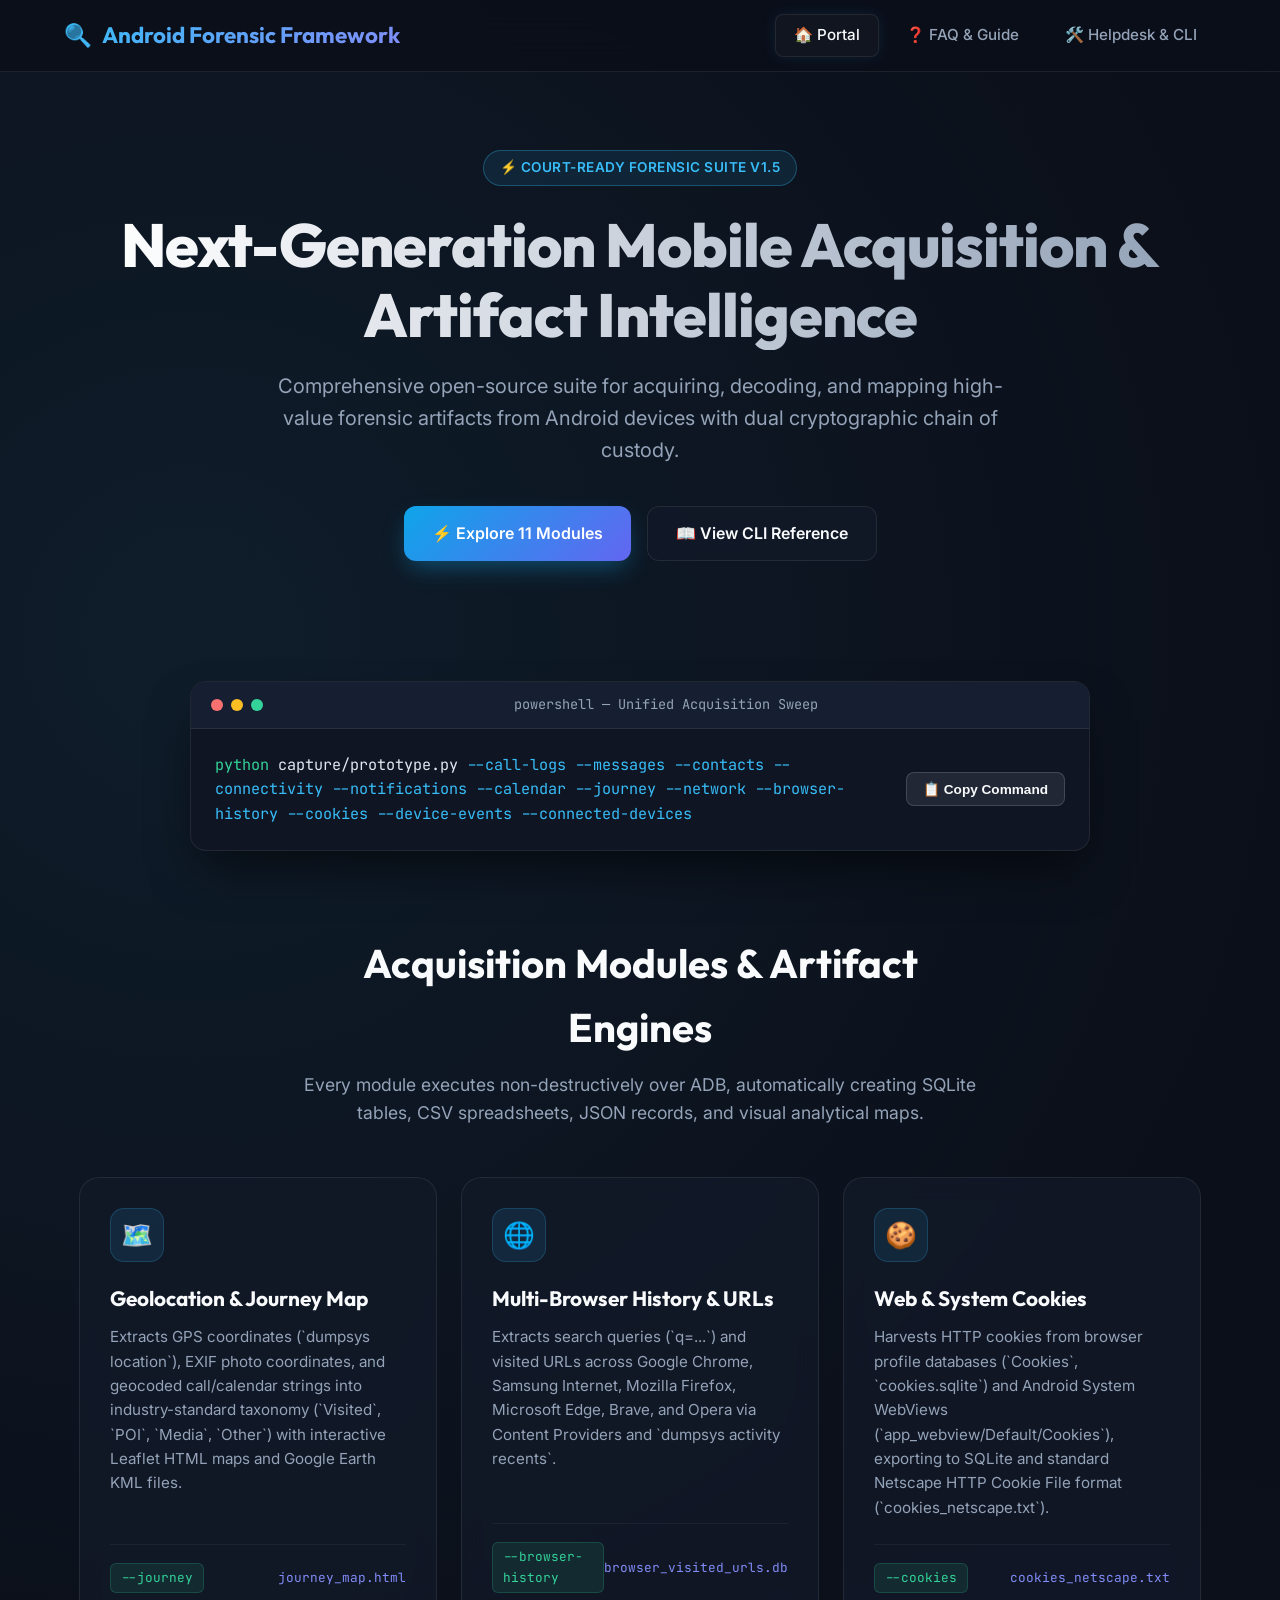
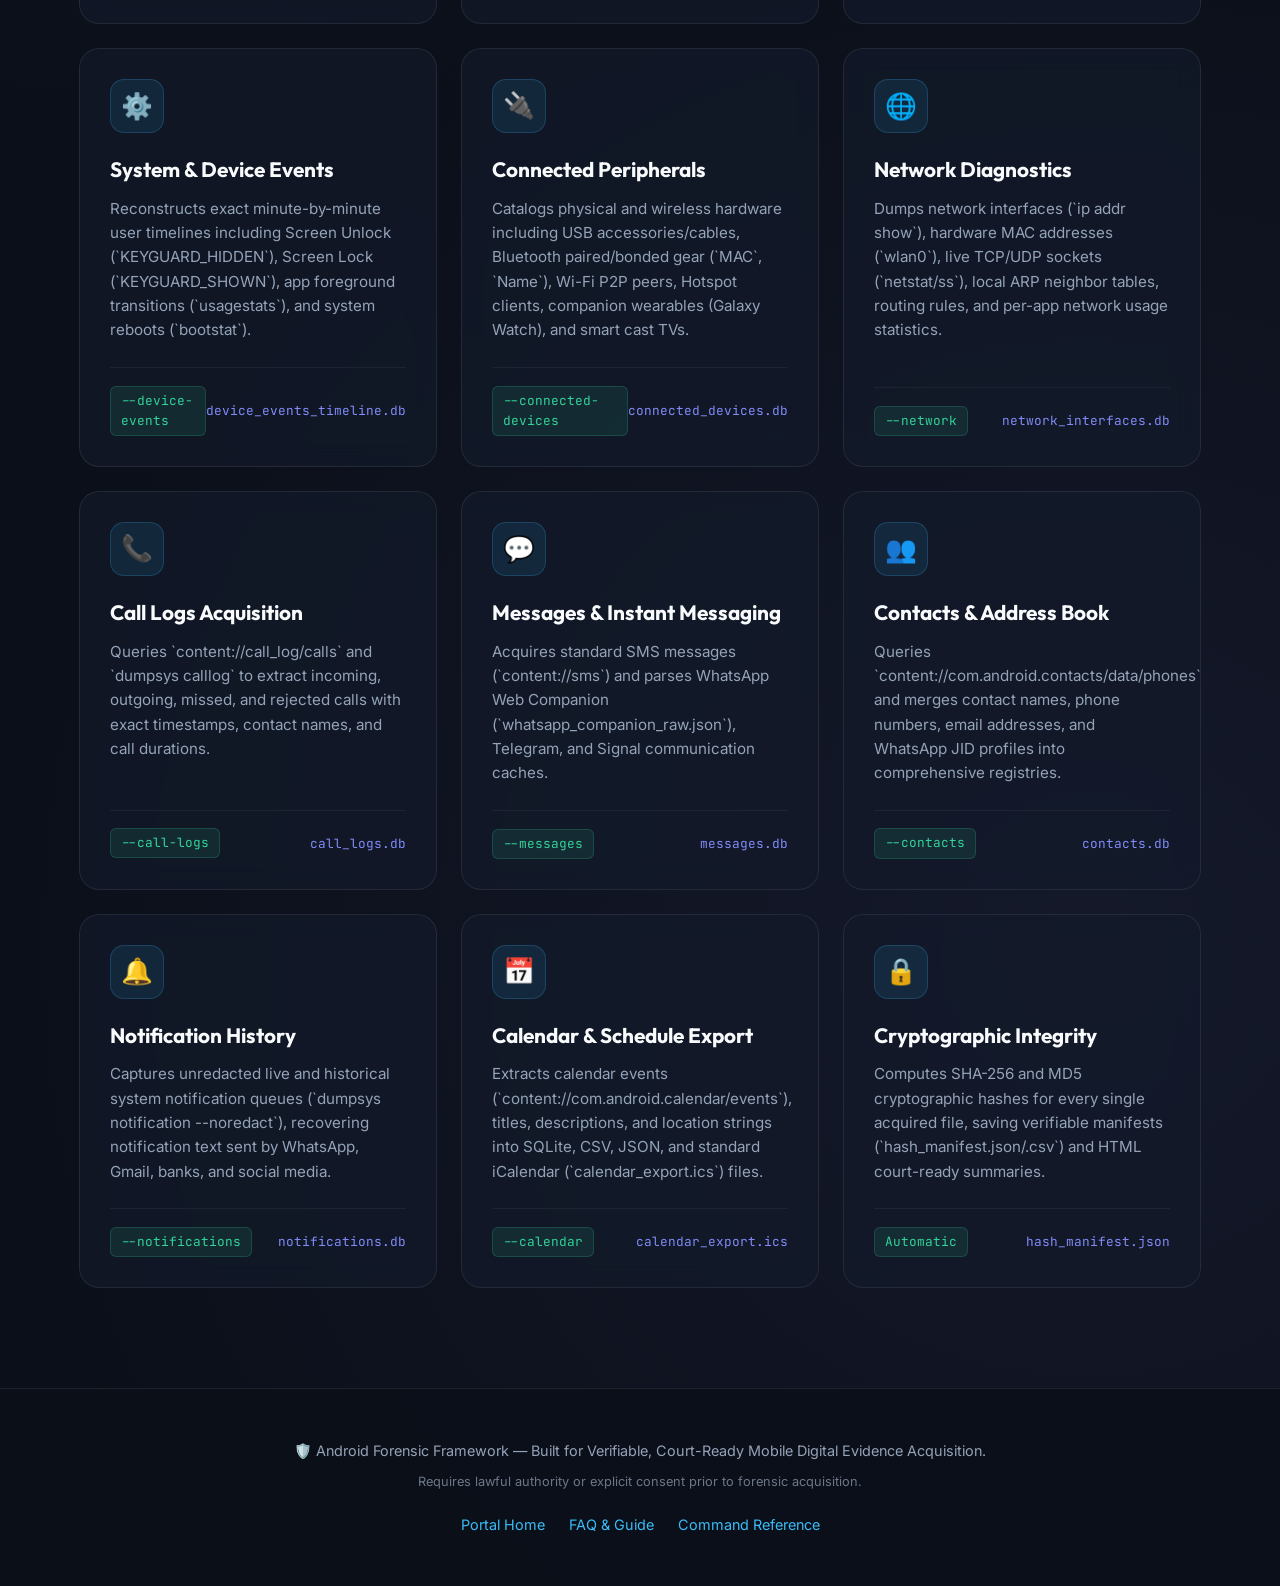
==== capture/docs/index.html @ 3d1804c4 "prototype" ====
<!DOCTYPE html>
<html lang="en">
<head>
    <meta charset="UTF-8">
    <meta name="viewport" content="width=device-width, initial-scale=1.0">
    <title>Android Forensic Framework │ Documentation Portal</title>
    <link rel="preconnect" href="https://fonts.googleapis.com">
    <link rel="preconnect" href="https://fonts.gstatic.com" crossorigin>
    <link href="https://fonts.googleapis.com/css2?family=Inter:wght@300;400;500;600;700&family=JetBrains+Mono:wght@400;500;600&family=Outfit:wght@500;600;700;800&display=swap" rel="stylesheet">
    <style>
        :root {
            --bg-main: #0b0f19;
            --bg-card: rgba(19, 26, 42, 0.7);
            --bg-glass: rgba(255, 255, 255, 0.03);
            --border-glass: rgba(255, 255, 255, 0.08);
            --accent-cyan: #38bdf8;
            --accent-indigo: #818cf8;
            --accent-emerald: #34d399;
            --accent-rose: #f43f5e;
            --accent-amber: #fbbf24;
            --text-main: #f8fafc;
            --text-muted: #94a3b8;
        }

        * {
            box-sizing: border-box;
            margin: 0;
            padding: 0;
        }

        body {
            font-family: 'Inter', -apple-system, BlinkMacSystemFont, sans-serif;
            background: var(--bg-main);
            color: var(--text-main);
            line-height: 1.6;
            overflow-x: hidden;
            background-image: 
                radial-gradient(circle at 15% 20%, rgba(56, 189, 248, 0.08) 0%, transparent 40%),
                radial-gradient(circle at 85% 80%, rgba(129, 140, 248, 0.08) 0%, transparent 40%);
        }

        /* Navbar */
        nav {
            position: fixed;
            top: 0;
            left: 0;
            right: 0;
            height: 72px;
            background: rgba(11, 15, 25, 0.85);
            backdrop-filter: blur(16px);
            border-bottom: 1px solid var(--border-glass);
            display: flex;
            align-items: center;
            justify-content: space-between;
            padding: 0 5%;
            z-index: 1000;
        }

        .logo {
            font-family: 'Outfit', sans-serif;
            font-size: 1.4rem;
            font-weight: 700;
            background: linear-gradient(135deg, #38bdf8, #818cf8);
            -webkit-background-clip: text;
            -webkit-text-fill-color: transparent;
            display: flex;
            align-items: center;
            gap: 10px;
            text-decoration: none;
        }

        .nav-links {
            display: flex;
            gap: 8px;
        }

        .nav-links a {
            color: var(--text-muted);
            text-decoration: none;
            padding: 8px 18px;
            border-radius: 8px;
            font-size: 0.95rem;
            font-weight: 500;
            transition: all 0.25s ease;
            border: 1px solid transparent;
        }

        .nav-links a:hover, .nav-links a.active {
            color: var(--text-main);
            background: var(--bg-glass);
            border-color: var(--border-glass);
            box-shadow: 0 0 15px rgba(56, 189, 248, 0.1);
        }

        /* Hero Section */
        .hero {
            padding: 150px 5% 80px;
            max-width: 1200px;
            margin: 0 auto;
            text-align: center;
        }

        .badge {
            display: inline-flex;
            align-items: center;
            gap: 8px;
            padding: 6px 16px;
            background: rgba(56, 189, 248, 0.1);
            border: 1px solid rgba(56, 189, 248, 0.3);
            border-radius: 50px;
            color: var(--accent-cyan);
            font-size: 0.85rem;
            font-weight: 600;
            letter-spacing: 0.5px;
            text-transform: uppercase;
            margin-bottom: 24px;
            animation: pulse 3s infinite;
        }

        @keyframes pulse {
            0%, 100% { transform: scale(1); opacity: 1; }
            50% { transform: scale(1.02); opacity: 0.85; }
        }

        .hero h1 {
            font-family: 'Outfit', sans-serif;
            font-size: 3.8rem;
            font-weight: 800;
            letter-spacing: -1px;
            line-height: 1.15;
            margin-bottom: 20px;
            background: linear-gradient(to right, #ffffff, #94a3b8);
            -webkit-background-clip: text;
            -webkit-text-fill-color: transparent;
        }

        .hero p {
            font-size: 1.25rem;
            color: var(--text-muted);
            max-width: 750px;
            margin: 0 auto 40px;
        }

        .cta-buttons {
            display: flex;
            gap: 16px;
            justify-content: center;
            flex-wrap: wrap;
        }

        .btn {
            display: inline-flex;
            align-items: center;
            gap: 10px;
            padding: 14px 28px;
            border-radius: 12px;
            font-weight: 600;
            font-size: 1rem;
            text-decoration: none;
            transition: all 0.3s cubic-bezier(0.16, 1, 0.3, 1);
            cursor: pointer;
            border: none;
        }

        .btn-primary {
            background: linear-gradient(135deg, #0ea5e9, #6366f1);
            color: white;
            box-shadow: 0 10px 25px -5px rgba(14, 165, 233, 0.4);
        }

        .btn-primary:hover {
            transform: translateY(-2px);
            box-shadow: 0 15px 30px -5px rgba(14, 165, 233, 0.6);
        }

        .btn-secondary {
            background: var(--bg-card);
            color: var(--text-main);
            border: 1px solid var(--border-glass);
            backdrop-filter: blur(8px);
        }

        .btn-secondary:hover {
            background: rgba(30, 41, 59, 0.8);
            border-color: rgba(255, 255, 255, 0.2);
            transform: translateY(-2px);
        }

        /* Quick Command Terminal Banner */
        .terminal-banner {
            max-width: 900px;
            margin: 40px auto 80px;
            background: #0f1523;
            border: 1px solid var(--border-glass);
            border-radius: 16px;
            overflow: hidden;
            box-shadow: 0 25px 50px -12px rgba(0, 0, 0, 0.6);
        }

        .terminal-header {
            background: #161e31;
            padding: 12px 20px;
            display: flex;
            align-items: center;
            justify-content: space-between;
            border-bottom: 1px solid var(--border-glass);
        }

        .dots {
            display: flex;
            gap: 8px;
        }

        .dot {
            width: 12px;
            height: 12px;
            border-radius: 50%;
        }

        .dot-red { background: #f87171; }
        .dot-yellow { background: #fbbf24; }
        .dot-green { background: #34d399; }

        .terminal-title {
            font-family: 'JetBrains Mono', monospace;
            font-size: 0.85rem;
            color: var(--text-muted);
        }

        .terminal-body {
            padding: 24px;
            font-family: 'JetBrains Mono', monospace;
            font-size: 0.95rem;
            color: #e2e8f0;
            display: flex;
            align-items: center;
            justify-content: space-between;
            gap: 16px;
            overflow-x: auto;
        }

        .command-text {
            color: var(--accent-emerald);
        }

        .command-flag {
            color: var(--accent-cyan);
        }

        .copy-btn {
            background: rgba(255, 255, 255, 0.08);
            border: 1px solid rgba(255, 255, 255, 0.15);
            color: var(--text-main);
            padding: 8px 16px;
            border-radius: 8px;
            font-size: 0.85rem;
            font-weight: 600;
            cursor: pointer;
            transition: all 0.2s;
            white-space: nowrap;
        }

        .copy-btn:hover {
            background: rgba(56, 189, 248, 0.2);
            border-color: var(--accent-cyan);
        }

        /* Grid Section */
        .section-header {
            text-align: center;
            max-width: 800px;
            margin: 0 auto 50px;
            padding: 0 5%;
        }

        .section-header h2 {
            font-family: 'Outfit', sans-serif;
            font-size: 2.5rem;
            font-weight: 700;
            margin-bottom: 12px;
        }

        .section-header p {
            color: var(--text-muted);
            font-size: 1.1rem;
        }

        .modules-grid {
            display: grid;
            grid-template-columns: repeat(auto-fit, minmax(320px, 1fr));
            gap: 24px;
            max-width: 1250px;
            margin: 0 auto 100px;
            padding: 0 5%;
        }

        .module-card {
            background: var(--bg-card);
            border: 1px solid var(--border-glass);
            border-radius: 20px;
            padding: 30px;
            backdrop-filter: blur(12px);
            transition: all 0.3s cubic-bezier(0.16, 1, 0.3, 1);
            display: flex;
            flex-direction: column;
            justify-content: space-between;
            position: relative;
            overflow: hidden;
        }

        .module-card::before {
            content: '';
            position: absolute;
            top: 0;
            left: 0;
            right: 0;
            height: 3px;
            background: linear-gradient(90deg, var(--accent-cyan), var(--accent-indigo));
            opacity: 0;
            transition: opacity 0.3s;
        }

        .module-card:hover {
            transform: translateY(-6px);
            border-color: rgba(56, 189, 248, 0.3);
            box-shadow: 0 20px 40px -15px rgba(0, 0, 0, 0.7);
        }

        .module-card:hover::before {
            opacity: 1;
        }

        .card-icon {
            width: 54px;
            height: 54px;
            border-radius: 14px;
            background: rgba(56, 189, 248, 0.1);
            display: flex;
            align-items: center;
            justify-content: center;
            font-size: 1.6rem;
            margin-bottom: 20px;
            color: var(--accent-cyan);
            border: 1px solid rgba(56, 189, 248, 0.2);
        }

        .card-title {
            font-family: 'Outfit', sans-serif;
            font-size: 1.3rem;
            font-weight: 700;
            margin-bottom: 10px;
            color: var(--text-main);
        }

        .card-desc {
            color: var(--text-muted);
            font-size: 0.95rem;
            margin-bottom: 24px;
            flex-grow: 1;
        }

        .card-footer {
            display: flex;
            align-items: center;
            justify-content: space-between;
            padding-top: 18px;
            border-top: 1px solid rgba(255, 255, 255, 0.05);
            font-family: 'JetBrains Mono', monospace;
            font-size: 0.8rem;
        }

        .flag-tag {
            color: var(--accent-emerald);
            background: rgba(52, 211, 153, 0.1);
            padding: 4px 10px;
            border-radius: 6px;
            border: 1px solid rgba(52, 211, 153, 0.2);
        }

        .file-tag {
            color: var(--accent-indigo);
        }

        /* Footer */
        footer {
            border-top: 1px solid var(--border-glass);
            background: rgba(11, 15, 25, 0.95);
            padding: 50px 5%;
            text-align: center;
            color: var(--text-muted);
            font-size: 0.9rem;
        }

        footer p {
            margin-bottom: 10px;
        }

        .footer-links {
            display: flex;
            justify-content: center;
            gap: 24px;
            margin-top: 20px;
        }

        .footer-links a {
            color: var(--accent-cyan);
            text-decoration: none;
            transition: color 0.2s;
        }

        .footer-links a:hover {
            color: white;
        }
    </style>
</head>
<body>

    <nav>
        <a href="index.html" class="logo">
            <span>🔍</span> Android Forensic Framework
        </a>
        <div class="nav-links">
            <a href="index.html" class="active">🏠 Portal</a>
            <a href="faq.html">❓ FAQ & Guide</a>
            <a href="help.html">🛠️ Helpdesk & CLI</a>
        </div>
    </nav>

    <section class="hero">
        <div class="badge">⚡ Court-Ready Forensic Suite v1.5</div>
        <h1>Next-Generation Mobile Acquisition & Artifact Intelligence</h1>
        <p>Comprehensive open-source suite for acquiring, decoding, and mapping high-value forensic artifacts from Android devices with dual cryptographic chain of custody.</p>
        
        <div class="cta-buttons">
            <a href="#modules" class="btn btn-primary">⚡ Explore 11 Modules</a>
            <a href="help.html" class="btn btn-secondary">📖 View CLI Reference</a>
        </div>
    </section>

    <div class="terminal-banner">
        <div class="terminal-header">
            <div class="dots">
                <span class="dot dot-red"></span>
                <span class="dot dot-yellow"></span>
                <span class="dot dot-green"></span>
            </div>
            <span class="terminal-title">powershell — Unified Acquisition Sweep</span>
            <span></span>
        </div>
        <div class="terminal-body">
            <div>
                <span class="command-text">python</span> capture/prototype.py 
                <span class="command-flag">--call-logs --messages --contacts --connectivity --notifications --calendar --journey --network --browser-history --cookies --device-events --connected-devices</span>
            </div>
            <button class="copy-btn" onclick="copyCommand(this)">📋 Copy Command</button>
        </div>
    </div>

    <div class="section-header" id="modules">
        <h2>Acquisition Modules & Artifact Engines</h2>
        <p>Every module executes non-destructively over ADB, automatically creating SQLite tables, CSV spreadsheets, JSON records, and visual analytical maps.</p>
    </div>

    <div class="modules-grid">
        <!-- Module 1 -->
        <div class="module-card">
            <div>
                <div class="card-icon">🗺️</div>
                <div class="card-title">Geolocation & Journey Map</div>
                <div class="card-desc">Extracts GPS coordinates (`dumpsys location`), EXIF photo coordinates, and geocoded call/calendar strings into industry-standard taxonomy (`Visited`, `POI`, `Media`, `Other`) with interactive Leaflet HTML maps and Google Earth KML files.</div>
            </div>
            <div class="card-footer">
                <span class="flag-tag">--journey</span>
                <span class="file-tag">journey_map.html</span>
            </div>
        </div>

        <!-- Module 2 -->
        <div class="module-card">
            <div>
                <div class="card-icon">🌐</div>
                <div class="card-title">Multi-Browser History & URLs</div>
                <div class="card-desc">Extracts search queries (`q=...`) and visited URLs across Google Chrome, Samsung Internet, Mozilla Firefox, Microsoft Edge, Brave, and Opera via Content Providers and `dumpsys activity recents`.</div>
            </div>
            <div class="card-footer">
                <span class="flag-tag">--browser-history</span>
                <span class="file-tag">browser_visited_urls.db</span>
            </div>
        </div>

        <!-- Module 3 -->
        <div class="module-card">
            <div>
                <div class="card-icon">🍪</div>
                <div class="card-title">Web & System Cookies</div>
                <div class="card-desc">Harvests HTTP cookies from browser profile databases (`Cookies`, `cookies.sqlite`) and Android System WebViews (`app_webview/Default/Cookies`), exporting to SQLite and standard Netscape HTTP Cookie File format (`cookies_netscape.txt`).</div>
            </div>
            <div class="card-footer">
                <span class="flag-tag">--cookies</span>
                <span class="file-tag">cookies_netscape.txt</span>
            </div>
        </div>

        <!-- Module 4 -->
        <div class="module-card">
            <div>
                <div class="card-icon">⚙️</div>
                <div class="card-title">System & Device Events</div>
                <div class="card-desc">Reconstructs exact minute-by-minute user timelines including Screen Unlock (`KEYGUARD_HIDDEN`), Screen Lock (`KEYGUARD_SHOWN`), app foreground transitions (`usagestats`), and system reboots (`bootstat`).</div>
            </div>
            <div class="card-footer">
                <span class="flag-tag">--device-events</span>
                <span class="file-tag">device_events_timeline.db</span>
            </div>
        </div>

        <!-- Module 5 -->
        <div class="module-card">
            <div>
                <div class="card-icon">🔌</div>
                <div class="card-title">Connected Peripherals</div>
                <div class="card-desc">Catalogs physical and wireless hardware including USB accessories/cables, Bluetooth paired/bonded gear (`MAC`, `Name`), Wi-Fi P2P peers, Hotspot clients, companion wearables (Galaxy Watch), and smart cast TVs.</div>
            </div>
            <div class="card-footer">
                <span class="flag-tag">--connected-devices</span>
                <span class="file-tag">connected_devices.db</span>
            </div>
        </div>

        <!-- Module 6 -->
        <div class="module-card">
            <div>
                <div class="card-icon">🌐</div>
                <div class="card-title">Network Diagnostics</div>
                <div class="card-desc">Dumps network interfaces (`ip addr show`), hardware MAC addresses (`wlan0`), live TCP/UDP sockets (`netstat/ss`), local ARP neighbor tables, routing rules, and per-app network usage statistics.</div>
            </div>
            <div class="card-footer">
                <span class="flag-tag">--network</span>
                <span class="file-tag">network_interfaces.db</span>
            </div>
        </div>

        <!-- Module 7 -->
        <div class="module-card">
            <div>
                <div class="card-icon">📞</div>
                <div class="card-title">Call Logs Acquisition</div>
                <div class="card-desc">Queries `content://call_log/calls` and `dumpsys calllog` to extract incoming, outgoing, missed, and rejected calls with exact timestamps, contact names, and call durations.</div>
            </div>
            <div class="card-footer">
                <span class="flag-tag">--call-logs</span>
                <span class="file-tag">call_logs.db</span>
            </div>
        </div>

        <!-- Module 8 -->
        <div class="module-card">
            <div>
                <div class="card-icon">💬</div>
                <div class="card-title">Messages & Instant Messaging</div>
                <div class="card-desc">Acquires standard SMS messages (`content://sms`) and parses WhatsApp Web Companion (`whatsapp_companion_raw.json`), Telegram, and Signal communication caches.</div>
            </div>
            <div class="card-footer">
                <span class="flag-tag">--messages</span>
                <span class="file-tag">messages.db</span>
            </div>
        </div>

        <!-- Module 9 -->
        <div class="module-card">
            <div>
                <div class="card-icon">👥</div>
                <div class="card-title">Contacts & Address Book</div>
                <div class="card-desc">Queries `content://com.android.contacts/data/phones` and merges contact names, phone numbers, email addresses, and WhatsApp JID profiles into comprehensive registries.</div>
            </div>
            <div class="card-footer">
                <span class="flag-tag">--contacts</span>
                <span class="file-tag">contacts.db</span>
            </div>
        </div>

        <!-- Module 10 -->
        <div class="module-card">
            <div>
                <div class="card-icon">🔔</div>
                <div class="card-title">Notification History</div>
                <div class="card-desc">Captures unredacted live and historical system notification queues (`dumpsys notification --noredact`), recovering notification text sent by WhatsApp, Gmail, banks, and social media.</div>
            </div>
            <div class="card-footer">
                <span class="flag-tag">--notifications</span>
                <span class="file-tag">notifications.db</span>
            </div>
        </div>

        <!-- Module 11 -->
        <div class="module-card">
            <div>
                <div class="card-icon">📅</div>
                <div class="card-title">Calendar & Schedule Export</div>
                <div class="card-desc">Extracts calendar events (`content://com.android.calendar/events`), titles, descriptions, and location strings into SQLite, CSV, JSON, and standard iCalendar (`calendar_export.ics`) files.</div>
            </div>
            <div class="card-footer">
                <span class="flag-tag">--calendar</span>
                <span class="file-tag">calendar_export.ics</span>
            </div>
        </div>

        <!-- Module 12 -->
        <div class="module-card">
            <div>
                <div class="card-icon">🔒</div>
                <div class="card-title">Cryptographic Integrity</div>
                <div class="card-desc">Computes SHA-256 and MD5 cryptographic hashes for every single acquired file, saving verifiable manifests (`hash_manifest.json/.csv`) and HTML court-ready summaries.</div>
            </div>
            <div class="card-footer">
                <span class="flag-tag">Automatic</span>
                <span class="file-tag">hash_manifest.json</span>
            </div>
        </div>
    </div>

    <footer>
        <p>🛡️ Android Forensic Framework — Built for Verifiable, Court-Ready Mobile Digital Evidence Acquisition.</p>
        <p style="font-size: 0.8rem; opacity: 0.7;">Requires lawful authority or explicit consent prior to forensic acquisition.</p>
        <div class="footer-links">
            <a href="index.html">Portal Home</a>
            <a href="faq.html">FAQ & Guide</a>
            <a href="help.html">Command Reference</a>
        </div>
    </footer>

    <script>
        function copyCommand(btn) {
            const cmd = "python capture/prototype.py --call-logs --messages --contacts --connectivity --notifications --calendar --journey --network --browser-history --cookies --device-events --connected-devices";
            navigator.clipboard.writeText(cmd).then(() => {
                const originalText = btn.innerText;
                btn.innerText = "✅ Copied to Clipboard!";
                btn.style.background = "rgba(52, 211, 153, 0.2)";
                btn.style.borderColor = "#34d399";
                setTimeout(() => {
                    btn.innerText = originalText;
                    btn.style.background = "";
                    btn.style.borderColor = "";
                }, 2000);
            });
        }
    </script>
</body>
</html>
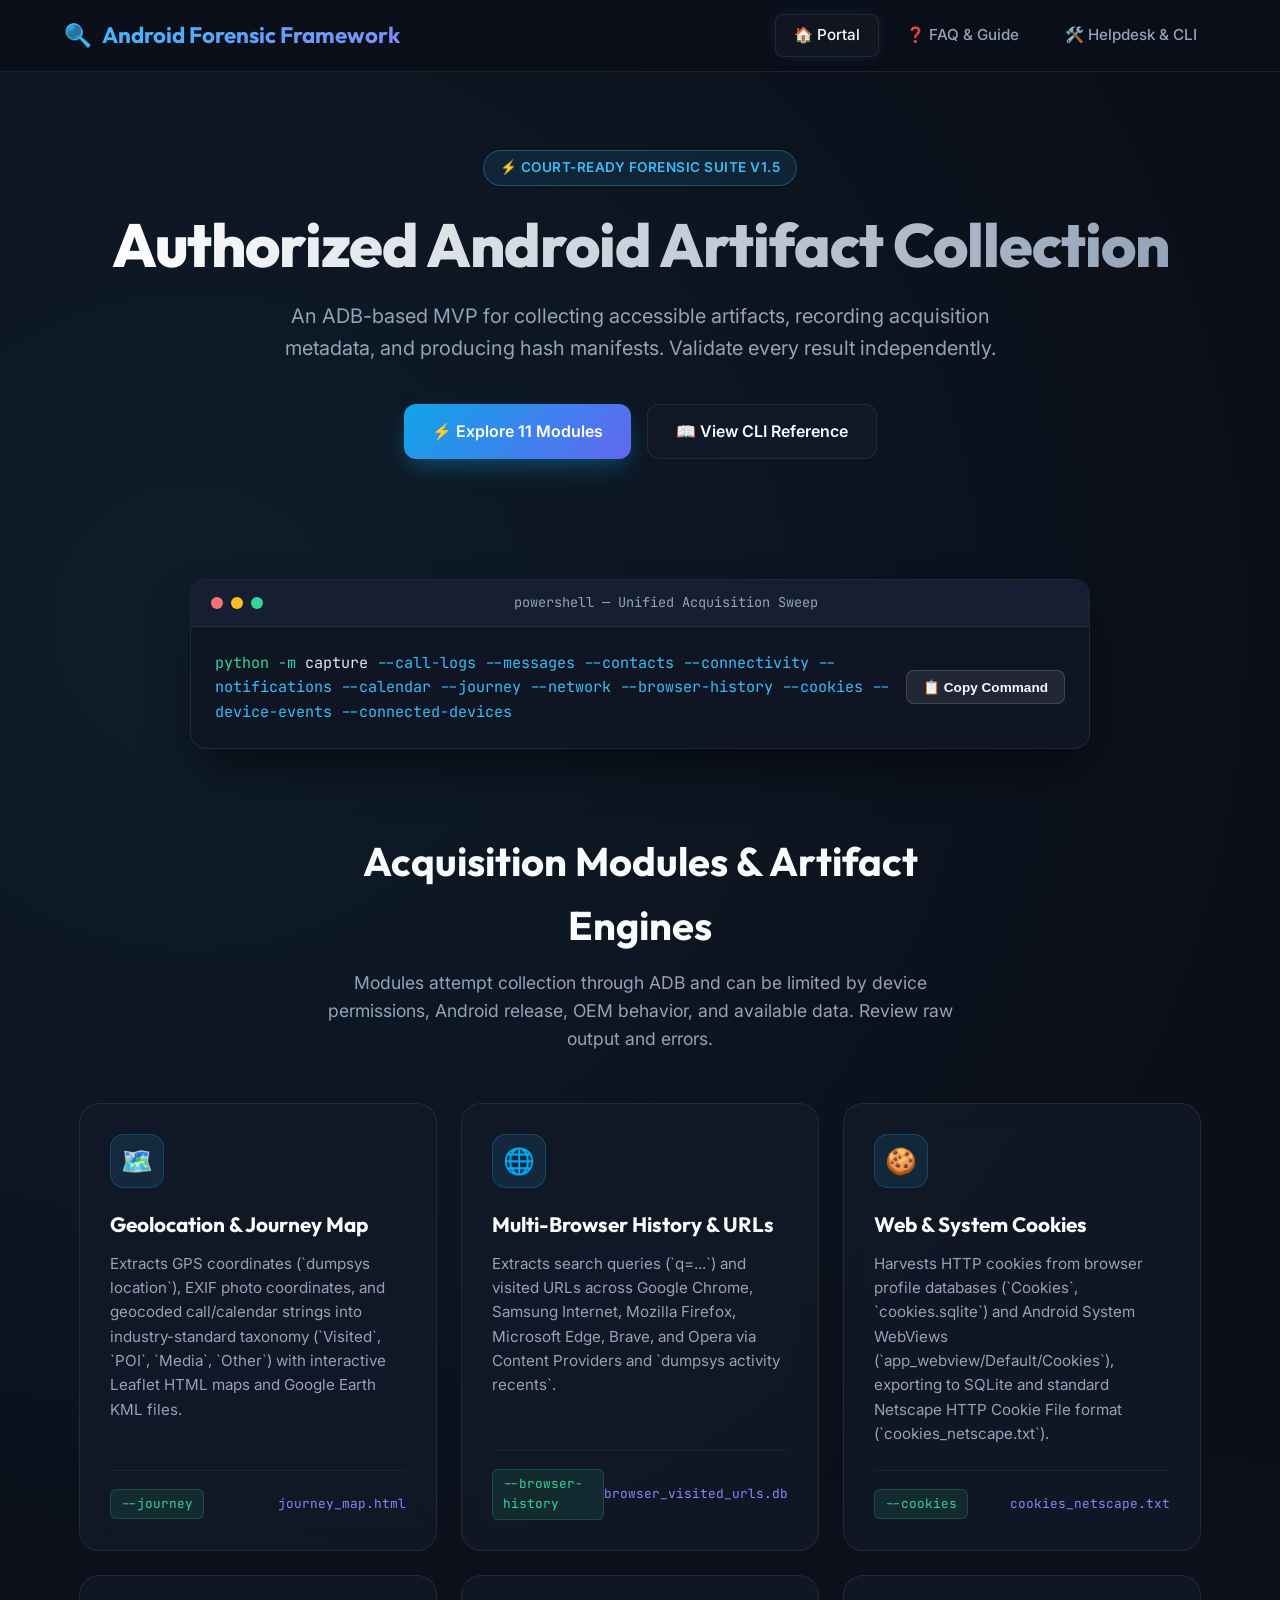
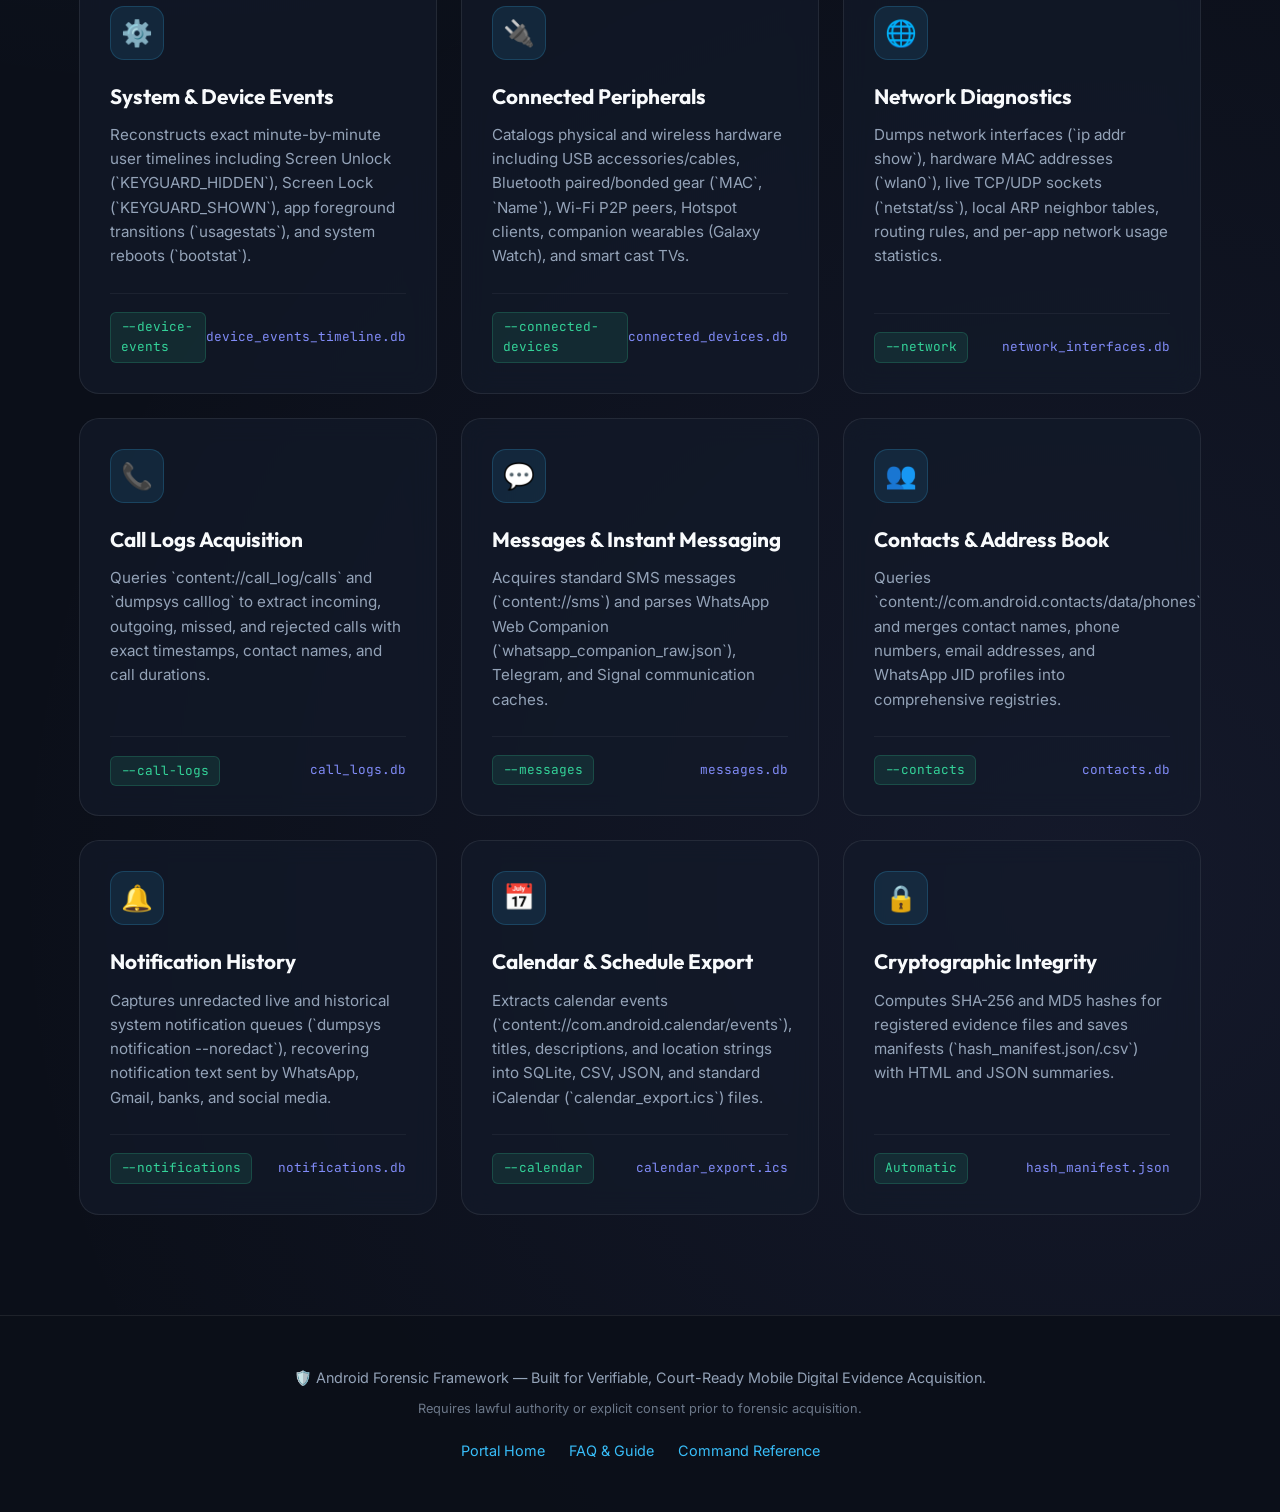
==== commit ff8930b6: "update-codebase" ====
--- a/capture/docs/index.html
+++ b/capture/docs/index.html
@@ -428,8 +428,8 @@
 
     <section class="hero">
         <div class="badge">⚡ Court-Ready Forensic Suite v1.5</div>
-        <h1>Next-Generation Mobile Acquisition & Artifact Intelligence</h1>
-        <p>Comprehensive open-source suite for acquiring, decoding, and mapping high-value forensic artifacts from Android devices with dual cryptographic chain of custody.</p>
+        <h1>Authorized Android Artifact Collection</h1>
+        <p>An ADB-based MVP for collecting accessible artifacts, recording acquisition metadata, and producing hash manifests. Validate every result independently.</p>
         
         <div class="cta-buttons">
             <a href="#modules" class="btn btn-primary">⚡ Explore 11 Modules</a>
@@ -449,7 +449,7 @@
         </div>
         <div class="terminal-body">
             <div>
-                <span class="command-text">python</span> capture/prototype.py 
+                <span class="command-text">python -m</span> capture
                 <span class="command-flag">--call-logs --messages --contacts --connectivity --notifications --calendar --journey --network --browser-history --cookies --device-events --connected-devices</span>
             </div>
             <button class="copy-btn" onclick="copyCommand(this)">📋 Copy Command</button>
@@ -458,7 +458,7 @@
 
     <div class="section-header" id="modules">
         <h2>Acquisition Modules & Artifact Engines</h2>
-        <p>Every module executes non-destructively over ADB, automatically creating SQLite tables, CSV spreadsheets, JSON records, and visual analytical maps.</p>
+        <p>Modules attempt collection through ADB and can be limited by device permissions, Android release, OEM behavior, and available data. Review raw output and errors.</p>
     </div>
 
     <div class="modules-grid">
@@ -610,7 +610,7 @@
             <div>
                 <div class="card-icon">🔒</div>
                 <div class="card-title">Cryptographic Integrity</div>
-                <div class="card-desc">Computes SHA-256 and MD5 cryptographic hashes for every single acquired file, saving verifiable manifests (`hash_manifest.json/.csv`) and HTML court-ready summaries.</div>
+                <div class="card-desc">Computes SHA-256 and MD5 hashes for registered evidence files and saves manifests (`hash_manifest.json/.csv`) with HTML and JSON summaries.</div>
             </div>
             <div class="card-footer">
                 <span class="flag-tag">Automatic</span>
@@ -631,7 +631,7 @@
 
     <script>
         function copyCommand(btn) {
-            const cmd = "python capture/prototype.py --call-logs --messages --contacts --connectivity --notifications --calendar --journey --network --browser-history --cookies --device-events --connected-devices";
+            const cmd = "python -m capture --serial DEVICE_SERIAL --call-logs --messages --contacts --connectivity --notifications --calendar --journey --network --browser-history --cookies --device-events --connected-devices";
             navigator.clipboard.writeText(cmd).then(() => {
                 const originalText = btn.innerText;
                 btn.innerText = "✅ Copied to Clipboard!";
